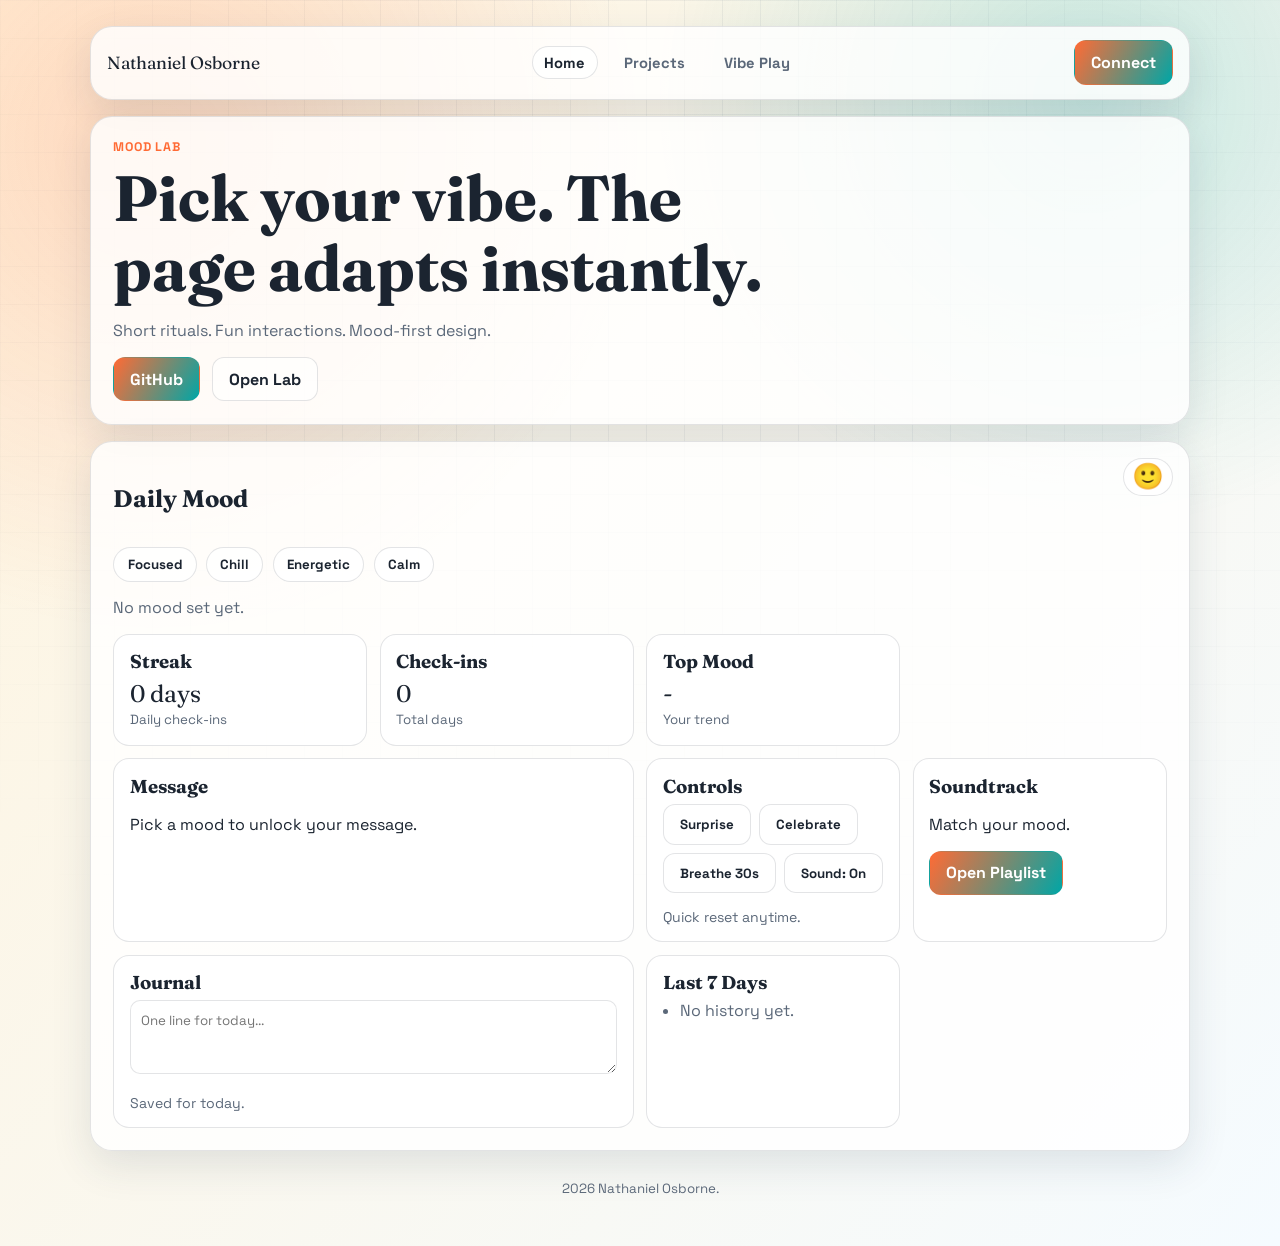
==== index.html @ ca981399 "Refine mood audio behavior and expand oracle slide deck" ====
﻿<!doctype html>
<html lang="en">
<head>
  <meta charset="UTF-8" />
  <meta name="viewport" content="width=device-width, initial-scale=1.0" />
  <title>Nathaniel Osborne | Mood Lab</title>
  <link rel="preconnect" href="https://fonts.googleapis.com">
  <link rel="preconnect" href="https://fonts.gstatic.com" crossorigin>
  <link href="https://fonts.googleapis.com/css2?family=Fraunces:opsz,wght@9..144,600;9..144,700&family=Space+Grotesk:wght@400;500;700&display=swap" rel="stylesheet">
  <link rel="stylesheet" href="./styles.css" />
</head>
<body>
  <div class="bg-grid" aria-hidden="true"></div>
  <div class="bg-glow" aria-hidden="true"></div>
  <div id="particleLayer" class="particle-layer" aria-hidden="true"></div>

  <header class="topbar reveal">
    <a class="brand" href="./index.html">Nathaniel Osborne</a>
    <nav class="topnav topnav-tabs">
      <a class="tab-link active" href="./index.html">Home</a>
      <a class="tab-link" href="./repos.html">Projects</a>
      <a class="tab-link" href="./vibe.html">Vibe Play</a>
    </nav>
    <a class="btn primary" href="https://github.com/NathanielOsborne" target="_blank" rel="noreferrer">Connect</a>
  </header>

  <main>
    <section class="hero reveal">
      <p class="eyebrow">Mood Lab</p>
      <h1>Pick your vibe. The page adapts instantly.</h1>
      <p class="lead">Short rituals. Fun interactions. Mood-first design.</p>
      <div class="cta-row">
        <a class="btn primary" id="githubProfile" href="https://github.com/NathanielOsborne" target="_blank" rel="noreferrer">GitHub</a>
        <a class="btn ghost" href="#mood">Open Lab</a>
      </div>
    </section>

    <section class="mood reveal" id="mood">
      <span id="moodEmoji" class="mood-emoji" aria-hidden="true">🙂</span>
      <div class="section-head">
        <h2>Daily Mood</h2>
      </div>

      <div class="mood-options" role="group" aria-label="Choose your mood for today">
        <button class="mood-btn" data-mood="focused" type="button">Focused</button>
        <button class="mood-btn" data-mood="chill" type="button">Chill</button>
        <button class="mood-btn" data-mood="energetic" type="button">Energetic</button>
        <button class="mood-btn" data-mood="calm" type="button">Calm</button>
      </div>
      <p id="moodStatus" class="status">No mood set yet.</p>

      <div class="mood-lab-grid">
        <article class="mood-card stat-card">
          <h3>Streak</h3>
          <p id="streakValue" class="big-number">0 days</p>
          <small>Daily check-ins</small>
        </article>

        <article class="mood-card stat-card">
          <h3>Check-ins</h3>
          <p id="checkinValue" class="big-number">0</p>
          <small>Total days</small>
        </article>

        <article class="mood-card stat-card">
          <h3>Top Mood</h3>
          <p id="favoriteMood" class="big-number">-</p>
          <small>Your trend</small>
        </article>

        <article class="mood-card quote-card">
          <h3>Message</h3>
          <p id="moodQuote">Pick a mood to unlock your message.</p>
          <p id="moodChallenge" class="challenge"></p>
        </article>

        <article class="mood-card">
          <h3>Controls</h3>
          <div class="mini-actions">
            <button id="randomMoodBtn" class="btn ghost" type="button">Surprise</button>
            <button id="celebrateBtn" class="btn ghost" type="button">Celebrate</button>
            <button id="breatheBtn" class="btn ghost" type="button">Breathe 30s</button>
            <button id="soundToggleBtn" class="btn ghost" type="button">Sound: On</button>
          </div>
          <p id="breatheStatus" class="status tiny">Quick reset anytime.</p>
        </article>

        <article class="mood-card">
          <h3>Soundtrack</h3>
          <p>Match your mood.</p>
          <a id="moodPlaylist" class="btn primary" href="https://open.spotify.com" target="_blank" rel="noreferrer">Open Playlist</a>
        </article>

        <article class="mood-card journal-card">
          <h3>Journal</h3>
          <textarea id="journalNote" rows="3" placeholder="One line for today..."></textarea>
          <p id="journalStatus" class="status tiny">Saved for today.</p>
        </article>

        <article class="mood-card history-card">
          <h3>Last 7 Days</h3>
          <ul id="moodHistory" class="history-list"></ul>
        </article>
      </div>
    </section>
  </main>

  <footer>
    <small><span id="year"></span> Nathaniel Osborne.</small>
  </footer>

  <script src="./script.js"></script>
</body>
</html>
---- styles.css ----
﻿:root {
  --bg-1: #fff4de;
  --bg-2: #f5fbff;
  --text: #1b2430;
  --muted: #5b6879;
  --accent: #ff6b35;
  --accent-2: #00a6a6;
  --panel: rgba(255, 255, 255, 0.82);
  --border: rgba(27, 36, 48, 0.12);
  --shadow: 0 14px 40px rgba(36, 56, 84, 0.12);
  --particle-color: rgba(255, 107, 53, 0.22);
}

* {
  box-sizing: border-box;
}

html,
body {
  margin: 0;
  padding: 0;
  min-height: 100%;
}

body {
  font-family: "Space Grotesk", sans-serif;
  color: var(--text);
  background: linear-gradient(130deg, var(--bg-1), var(--bg-2));
  padding: 1.2rem 1rem 3rem;
  transition: background 300ms ease, color 300ms ease;
}

body[data-mood="focused"] {
  --bg-1: #e9eefc;
  --bg-2: #f9fbff;
  --accent: #335bff;
  --accent-2: #4c8bf5;
  --particle-color: rgba(51, 91, 255, 0.22);
}

body[data-mood="chill"] {
  --bg-1: #e7fbff;
  --bg-2: #f3f8ff;
  --accent: #0aa3b8;
  --accent-2: #60d7ed;
  --particle-color: rgba(10, 163, 184, 0.22);
}

body[data-mood="energetic"] {
  --bg-1: #fff0e8;
  --bg-2: #fff8f0;
  --accent: #ff4d2d;
  --accent-2: #ff8a00;
  --particle-color: rgba(255, 77, 45, 0.24);
}

body[data-mood="calm"] {
  --bg-1: #edfff6;
  --bg-2: #f5fff8;
  --accent: #2b9a62;
  --accent-2: #6dce98;
  --particle-color: rgba(43, 154, 98, 0.22);
}

.bg-grid {
  position: fixed;
  inset: 0;
  z-index: 0;
  pointer-events: none;
  background-image: linear-gradient(rgba(90, 110, 130, 0.08) 1px, transparent 1px),
    linear-gradient(90deg, rgba(90, 110, 130, 0.08) 1px, transparent 1px);
  background-size: 38px 38px;
  mask-image: radial-gradient(circle at 50% 30%, black 30%, transparent 95%);
}

.bg-glow {
  position: fixed;
  inset: 0;
  z-index: 0;
  pointer-events: none;
  background:
    radial-gradient(circle at 12% 16%, rgba(255, 107, 53, 0.2), transparent 36%),
    radial-gradient(circle at 85% 11%, rgba(0, 166, 166, 0.2), transparent 32%);
}

.particle-layer {
  position: fixed;
  inset: 0;
  pointer-events: none;
  z-index: 0;
  overflow: hidden;
}

.particle,
.spark {
  position: absolute;
  border-radius: 999px;
  background: var(--particle-color);
}

.particle {
  left: var(--x);
  bottom: -20px;
  width: var(--size);
  height: var(--size);
  animation: particle-rise var(--duration) linear infinite;
}

.spark {
  width: 8px;
  height: 8px;
  opacity: 0;
  animation: spark-burst 760ms ease-out forwards;
}

@keyframes particle-rise {
  from {
    transform: translateY(0) translateX(0) scale(0.8);
    opacity: 0;
  }

  20% {
    opacity: 0.85;
  }

  to {
    transform: translateY(-110vh) translateX(22px) scale(1.06);
    opacity: 0;
  }
}

@keyframes spark-burst {
  from {
    opacity: 1;
    transform: translate(0, 0) scale(1);
  }

  to {
    opacity: 0;
    transform: translate(var(--dx), var(--dy)) scale(0.4);
  }
}

.topbar,
.hero,
.mood,
.repos,
.contact,
footer {
  position: relative;
  z-index: 2;
  width: min(1100px, 100%);
  margin: 0 auto;
}

.topbar,
.hero,
.mood,
.repos,
.contact {
  border: 1px solid var(--border);
  border-radius: 22px;
  background: var(--panel);
  box-shadow: var(--shadow);
}

.topbar {
  margin-top: 0.4rem;
  padding: 0.85rem 1rem;
  display: flex;
  align-items: center;
  justify-content: space-between;
  gap: 1rem;
}

.brand {
  font-family: "Fraunces", serif;
  text-decoration: none;
  color: var(--text);
  font-size: 1.1rem;
}

.topnav {
  display: flex;
  gap: 0.85rem;
}

.topnav a {
  text-decoration: none;
  color: var(--muted);
  font-weight: 700;
  font-size: 0.92rem;
}

.topnav-tabs .tab-link {
  padding: 0.4rem 0.72rem;
  border: 1px solid transparent;
  border-radius: 999px;
}

.topnav-tabs .tab-link.active {
  border-color: var(--border);
  color: var(--text);
  background: rgba(255, 255, 255, 0.72);
}

.hero,
.mood,
.repos,
.contact {
  margin-top: 1rem;
  padding: 1.4rem;
}

.eyebrow {
  margin: 0;
  font-weight: 700;
  letter-spacing: 0.06em;
  text-transform: uppercase;
  color: var(--accent);
  font-size: 0.78rem;
}

h1,
h2,
h3 {
  font-family: "Fraunces", serif;
}

h1 {
  margin: 0.5rem 0 0;
  max-width: 16ch;
  line-height: 1.1;
  font-size: clamp(2.1rem, 5vw, 4rem);
}

.lead {
  color: var(--muted);
  max-width: 65ch;
  margin-bottom: 0;
}

.cta-row {
  display: flex;
  gap: 0.7rem;
  flex-wrap: wrap;
  margin-top: 1rem;
}

.btn {
  text-decoration: none;
  padding: 0.68rem 1rem;
  border-radius: 12px;
  border: 1px solid transparent;
  font-weight: 700;
  display: inline-block;
  cursor: pointer;
  font-family: inherit;
}

.btn.primary {
  background: linear-gradient(120deg, var(--accent), var(--accent-2));
  color: white;
}

.btn.ghost {
  border-color: var(--border);
  color: var(--text);
  background: rgba(255, 255, 255, 0.6);
}

.section-head {
  display: flex;
  justify-content: space-between;
  align-items: baseline;
  gap: 1rem;
}

.section-head p {
  margin: 0;
  color: var(--muted);
}

.mood {
  overflow: hidden;
}

.mood-emoji {
  position: absolute;
  right: 1rem;
  top: 1rem;
  font-size: 1.6rem;
  line-height: 1;
  background: rgba(255, 255, 255, 0.85);
  border: 1px solid var(--border);
  border-radius: 999px;
  padding: 0.32rem 0.5rem;
}

.mood-options {
  margin-top: 0.9rem;
  display: flex;
  gap: 0.6rem;
  flex-wrap: wrap;
}

.mood-btn {
  border-radius: 999px;
  border: 1px solid var(--border);
  background: rgba(255, 255, 255, 0.82);
  color: var(--text);
  padding: 0.5rem 0.82rem;
  font-family: inherit;
  font-weight: 700;
  cursor: pointer;
}

.mood-btn.active {
  background: linear-gradient(120deg, var(--accent), var(--accent-2));
  color: white;
  border-color: transparent;
}

.mood-lab-grid {
  margin-top: 1rem;
  display: grid;
  grid-template-columns: repeat(4, minmax(0, 1fr));
  gap: 0.8rem;
}

.mood-card {
  border: 1px solid var(--border);
  border-radius: 16px;
  padding: 0.95rem;
  background: rgba(255, 255, 255, 0.8);
}

.mood-card h3 {
  margin-top: 0;
  margin-bottom: 0.4rem;
}

.stat-card .big-number {
  font-family: "Fraunces", serif;
  font-size: 1.5rem;
  margin: 0;
}

.stat-card small {
  color: var(--muted);
}

.quote-card {
  grid-column: span 2;
}

.challenge {
  margin-top: 0.6rem;
  color: var(--muted);
  font-weight: 700;
}

.journal-card {
  grid-column: span 2;
}

.journal-card textarea {
  width: 100%;
  resize: vertical;
  border-radius: 10px;
  border: 1px solid var(--border);
  background: white;
  color: var(--text);
  padding: 0.65rem;
  font-family: inherit;
}

.history-list {
  margin: 0;
  padding-left: 1.1rem;
}

.history-list li {
  color: var(--muted);
  margin-bottom: 0.32rem;
}

.mini-actions {
  display: flex;
  gap: 0.5rem;
  flex-wrap: wrap;
}

.filters {
  margin-top: 0.9rem;
  display: flex;
  gap: 0.7rem;
  flex-wrap: wrap;
}

.filters input,
.filters select {
  border-radius: 12px;
  border: 1px solid var(--border);
  background: rgba(255, 255, 255, 0.9);
  color: var(--text);
  padding: 0.58rem 0.7rem;
  font-family: inherit;
}

.filters input {
  min-width: 210px;
  flex: 1;
}

.repo-grid {
  margin-top: 0.9rem;
  display: grid;
  grid-template-columns: repeat(auto-fit, minmax(260px, 1fr));
  gap: 0.8rem;
}

.repo-card {
  border: 1px solid var(--border);
  border-radius: 14px;
  padding: 0.95rem;
  background: rgba(255, 255, 255, 0.86);
}

.repo-card h3 {
  margin-top: 0;
  margin-bottom: 0.4rem;
}

.repo-card p {
  margin: 0;
  color: var(--muted);
  min-height: 2.5em;
}

.repo-meta {
  margin-top: 0.7rem;
  font-size: 0.84rem;
  color: var(--muted);
}

.repo-link {
  margin-top: 0.6rem;
  display: inline-block;
  color: var(--accent);
  font-weight: 700;
  text-decoration: none;
}

.status {
  margin-top: 0.9rem;
  color: var(--muted);
}

.status.tiny {
  margin-bottom: 0;
  font-size: 0.88rem;
}

.contact p {
  color: var(--muted);
  margin-bottom: 0;
}

footer {
  margin-top: 1.6rem;
  text-align: center;
  color: var(--muted);
}

.reveal {
  opacity: 0;
  transform: translateY(18px);
  transition: opacity 420ms ease, transform 420ms ease;
}

.reveal.visible {
  opacity: 1;
  transform: translateY(0);
}

@media (max-width: 980px) {
  .mood-lab-grid {
    grid-template-columns: repeat(2, minmax(0, 1fr));
  }

  .quote-card,
  .journal-card {
    grid-column: span 2;
  }

  .topnav {
    display: none;
  }
}

@media (max-width: 680px) {
  body {
    padding: 0.8rem 0.75rem 2rem;
  }

  .section-head {
    flex-direction: column;
    align-items: flex-start;
  }

  .mood-lab-grid {
    grid-template-columns: 1fr;
  }

  .quote-card,
  .journal-card {
    grid-column: span 1;
  }
}


@keyframes glow-bounce {
  0% {
    transform: scale(1);
    opacity: 1;
  }

  40% {
    transform: scale(1.05);
    opacity: 0.95;
  }

  100% {
    transform: scale(1);
    opacity: 1;
  }
}

@keyframes grid-spin {
  0% {
    transform: rotate(0deg) scale(1);
    opacity: 1;
  }

  50% {
    transform: rotate(1.2deg) scale(1.03);
    opacity: 0.85;
  }

  100% {
    transform: rotate(0deg) scale(1);
    opacity: 1;
  }
}

.burst-dot {
  position: fixed;
  border-radius: 999px;
  background: var(--particle-color);
  z-index: 1;
  pointer-events: none;
  animation: burst-float 4s ease-out forwards;
}

@keyframes burst-float {
  0% {
    transform: translateY(0) scale(0.8);
    opacity: 0;
  }

  10% {
    opacity: 0.9;
  }

  100% {
    transform: translateY(-115vh) scale(1.15);
    opacity: 0;
  }
}

body.celebration .bg-glow {
  animation: glow-bounce 900ms ease-out;
}

body.celebration .bg-grid {
  animation: grid-spin 900ms ease-out;
}

body.celebration .particle-layer {
  filter: saturate(1.7) brightness(1.2);
}

.vibe-zone .mood-lab-grid {
  grid-template-columns: repeat(3, minmax(0, 1fr));
}

.vibe-zone input[type="range"] {
  width: 100%;
}

@media (max-width: 980px) {
  .vibe-zone .mood-lab-grid {
    grid-template-columns: repeat(2, minmax(0, 1fr));
  }
}

@media (max-width: 680px) {
  .vibe-zone .mood-lab-grid {
    grid-template-columns: 1fr;
  }
}




.oracle-text {
  min-height: 2.7em;
}

.tap-button {
  min-width: 90px;
  font-size: 1rem;
}

.tap-button:disabled {
  opacity: 0.45;
  cursor: not-allowed;
}

.vibe-zone .big-number {
  margin: 0.35rem 0;
}
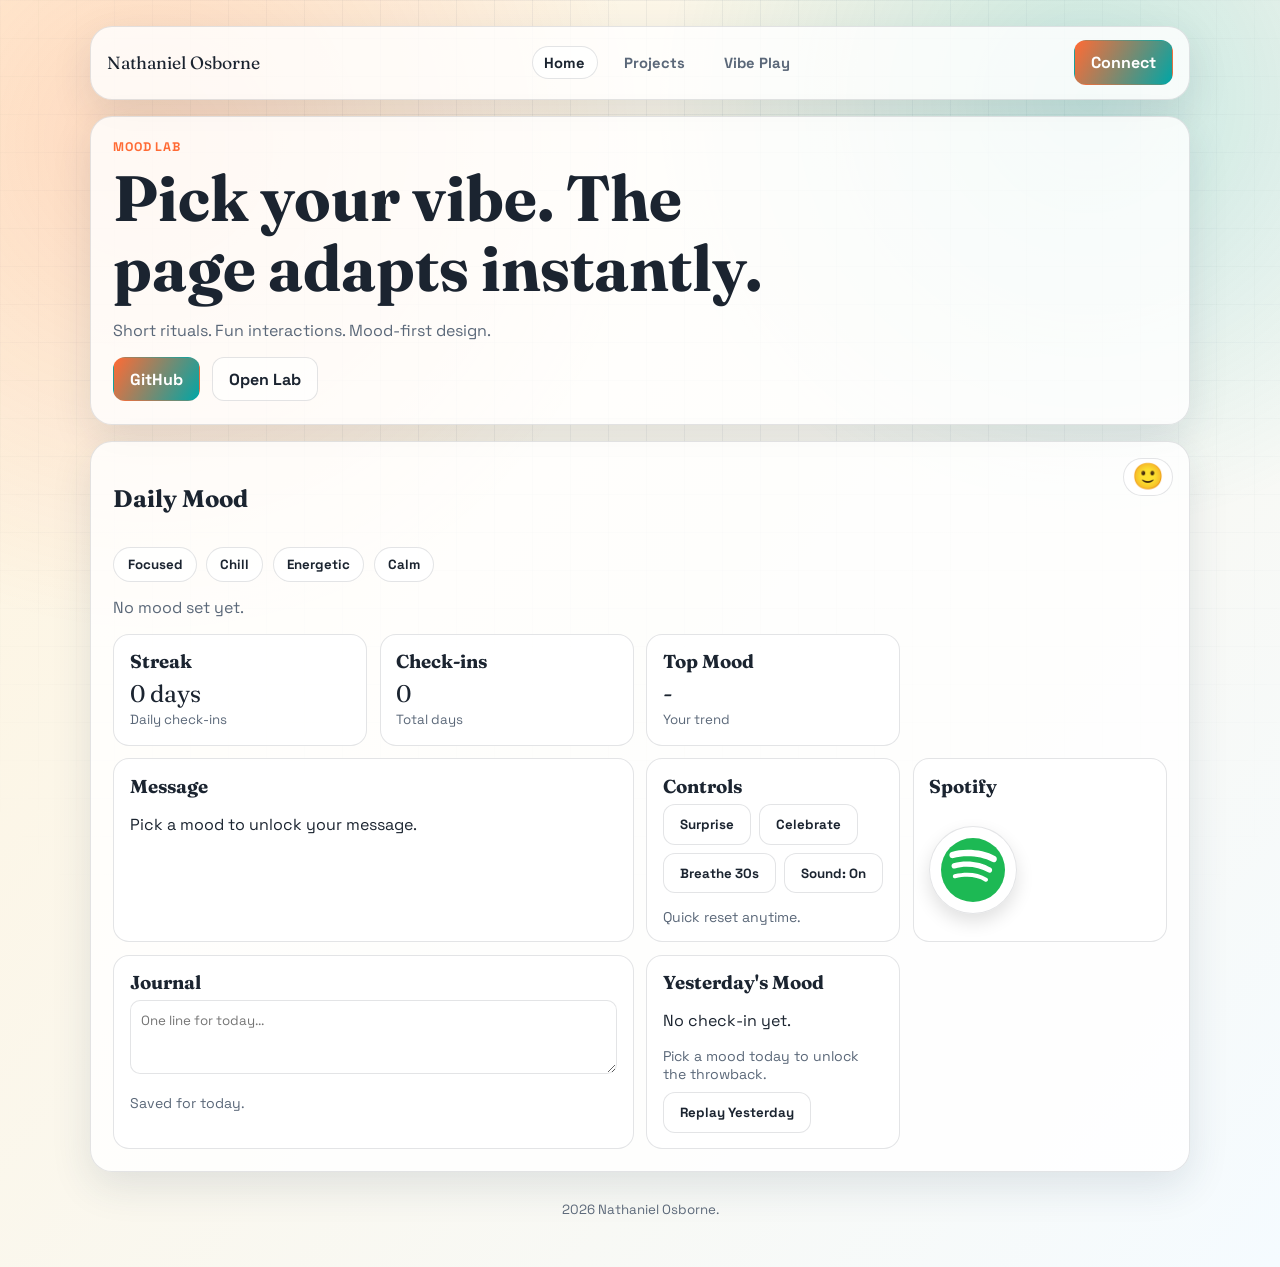
==== commit 77f61dc1: "Fix high-score audio, add Yesterday mood card, simplify Spotify UI" ====
--- a/index.html
+++ b/index.html
@@ -85,10 +85,16 @@
           <p id="breatheStatus" class="status tiny">Quick reset anytime.</p>
         </article>
 
-        <article class="mood-card">
-          <h3>Soundtrack</h3>
-          <p>Match your mood.</p>
-          <a id="moodPlaylist" class="btn primary" href="https://open.spotify.com" target="_blank" rel="noreferrer">Open Playlist</a>
+        <article class="mood-card spotify-card">
+          <h3>Spotify</h3>
+          <a id="moodPlaylist" class="spotify-logo-link" href="https://open.spotify.com" target="_blank" rel="noreferrer" aria-label="Open Spotify playlist" title="Open Spotify playlist">
+            <svg viewBox="0 0 168 168" role="img" aria-hidden="true">
+              <circle cx="84" cy="84" r="84" fill="#1DB954"></circle>
+              <path d="M122.6 112.3c-1.6 2.6-4.9 3.5-7.5 1.9-20.6-12.6-46.6-15.4-77.4-8.5-2.9.7-5.8-1.2-6.4-4.1-.7-2.9 1.2-5.8 4.1-6.4 33.6-7.5 62.5-4.3 85.3 9.6 2.6 1.6 3.5 4.9 1.9 7.5z" fill="#fff"></path>
+              <path d="M133.3 87.9c-2 3.3-6.3 4.3-9.6 2.3-23.5-14.4-59.3-18.6-87-10.2-3.7 1.1-7.6-1-8.7-4.7-1.1-3.7 1-7.6 4.7-8.7 31.6-9.6 71-5 98.3 11.7 3.3 2 4.3 6.3 2.3 9.6z" fill="#fff"></path>
+              <path d="M134.2 62.6c-28.1-16.7-74.5-18.2-101.4-10-4.4 1.3-9-1.2-10.4-5.6-1.3-4.4 1.2-9 5.6-10.4 30.9-9.4 82.2-7.6 114.6 11.6 3.9 2.3 5.2 7.4 2.8 11.3-2.3 3.9-7.4 5.2-11.3 2.8z" fill="#fff"></path>
+            </svg>
+          </a>
         </article>
 
         <article class="mood-card journal-card">
@@ -98,8 +104,10 @@
         </article>
 
         <article class="mood-card history-card">
-          <h3>Last 7 Days</h3>
-          <ul id="moodHistory" class="history-list"></ul>
+          <h3>Yesterday's Mood</h3>
+          <p id="yesterdayMood" class="big-number">No check-in yet.</p>
+          <p id="yesterdayMoodNote" class="status tiny">Pick a mood today to unlock the throwback.</p>
+          <button id="replayYesterdayBtn" class="btn ghost" type="button">Replay Yesterday</button>
         </article>
       </div>
     </section>
--- a/styles.css
+++ b/styles.css
@@ -614,8 +614,48 @@
 
 
 
+.spotify-card {
+  display: grid;
+  gap: 0.7rem;
+  justify-items: start;
+}
+
+.spotify-logo-link {
+  display: inline-flex;
+  width: 88px;
+  height: 88px;
+  border-radius: 999px;
+  border: 1px solid var(--border);
+  background: rgba(255, 255, 255, 0.72);
+  align-items: center;
+  justify-content: center;
+  transition: transform 180ms ease, box-shadow 180ms ease;
+  box-shadow: 0 8px 18px rgba(0, 0, 0, 0.12);
+}
+
+.spotify-logo-link:hover {
+  transform: translateY(-2px) scale(1.03);
+  box-shadow: 0 12px 22px rgba(0, 0, 0, 0.16);
+}
+
+.spotify-logo-link svg {
+  width: 64px;
+  height: 64px;
+}
+
+.history-card .btn {
+  margin-top: 0.55rem;
+}
 .oracle-text {
   min-height: 2.7em;
+}
+
+.oracle-hit {
+  color: #35f3a8;
+}
+
+.oracle-miss {
+  color: #9db0d6;
 }
 
 .tap-button {
@@ -631,3 +671,4 @@
 .vibe-zone .big-number {
   margin: 0.35rem 0;
 }
+
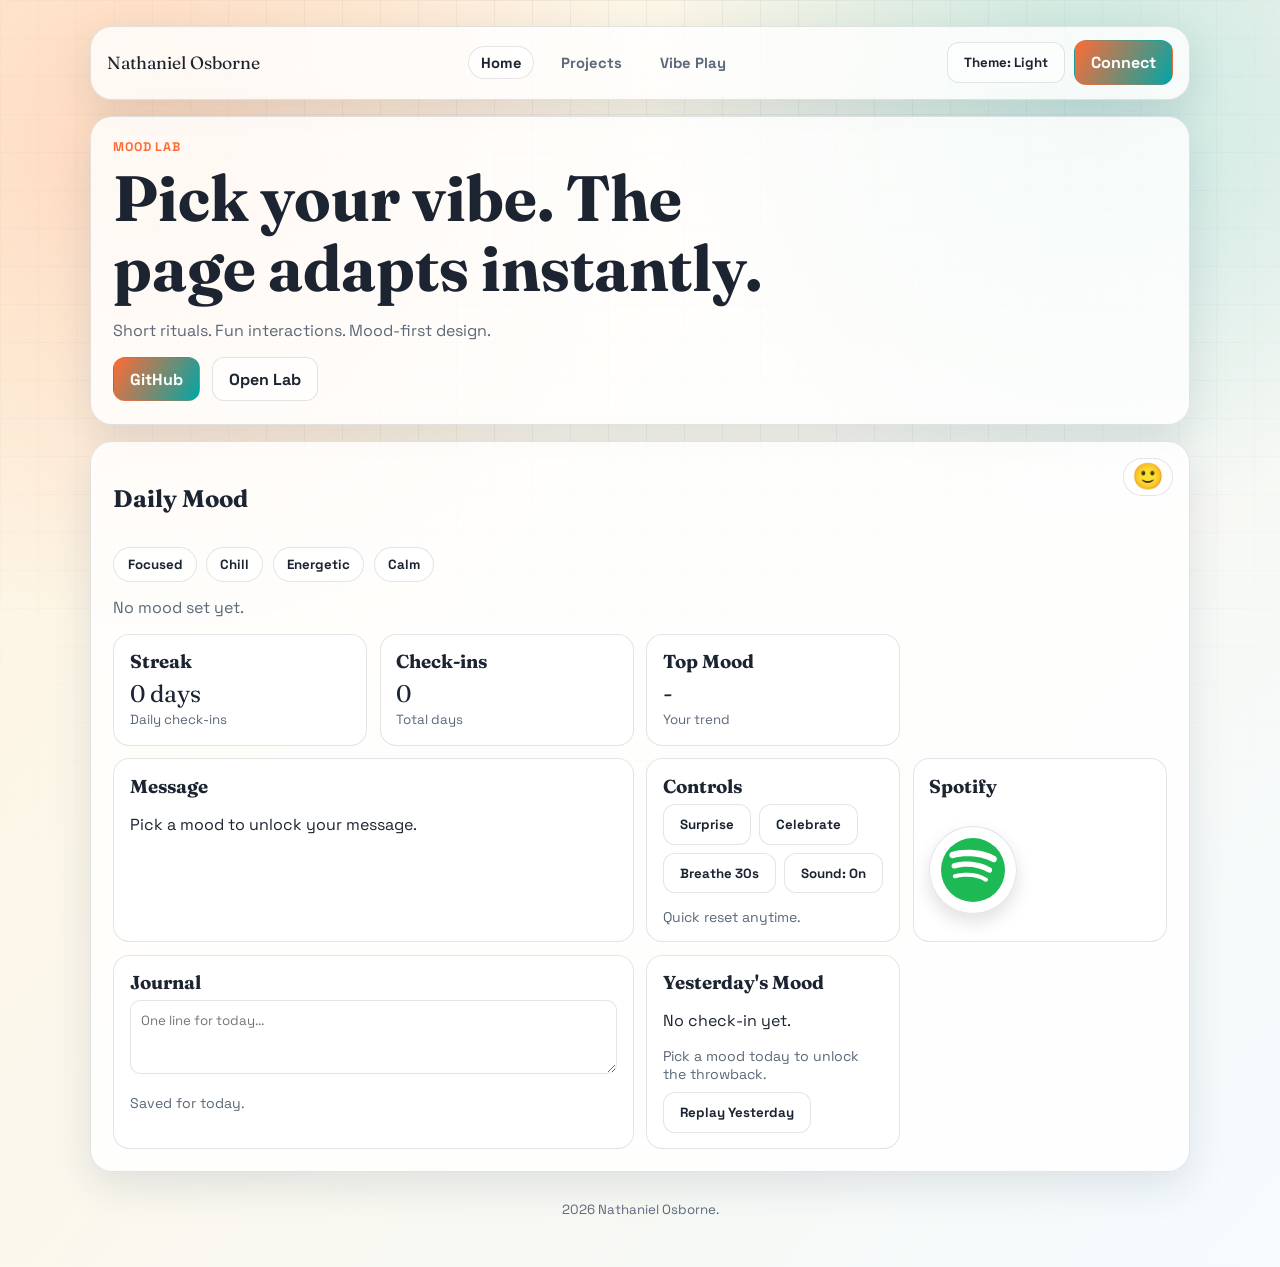
==== commit 2a1a1775: "Add optional dark mode and mood switch sounds" ====
--- a/index.html
+++ b/index.html
@@ -21,7 +21,10 @@
       <a class="tab-link" href="./repos.html">Projects</a>
       <a class="tab-link" href="./vibe.html">Vibe Play</a>
     </nav>
-    <a class="btn primary" href="https://github.com/NathanielOsborne" target="_blank" rel="noreferrer">Connect</a>
+    <div class="topbar-actions">
+      <button id="themeToggleBtn" class="btn ghost" type="button">Theme: Light</button>
+      <a class="btn primary" href="https://github.com/NathanielOsborne" target="_blank" rel="noreferrer">Connect</a>
+    </div>
   </header>
 
   <main>
--- a/styles.css
+++ b/styles.css
@@ -62,6 +62,41 @@
   --particle-color: rgba(43, 154, 98, 0.22);
 }
 
+
+body[data-theme="dark"] {
+  --bg-1: #10131c;
+  --bg-2: #171d2a;
+  --text: #edf2ff;
+  --muted: #a8b4cc;
+  --panel: rgba(22, 29, 44, 0.82);
+  --border: rgba(222, 235, 255, 0.16);
+  --shadow: 0 14px 40px rgba(0, 0, 0, 0.45);
+  --particle-color: rgba(255, 255, 255, 0.14);
+}
+
+body[data-theme="dark"][data-mood="focused"] {
+  --bg-1: #121932;
+  --bg-2: #1a2540;
+  --particle-color: rgba(94, 134, 255, 0.26);
+}
+
+body[data-theme="dark"][data-mood="chill"] {
+  --bg-1: #0f1f28;
+  --bg-2: #16303a;
+  --particle-color: rgba(63, 213, 237, 0.26);
+}
+
+body[data-theme="dark"][data-mood="energetic"] {
+  --bg-1: #2a1614;
+  --bg-2: #3a1c15;
+  --particle-color: rgba(255, 124, 81, 0.28);
+}
+
+body[data-theme="dark"][data-mood="calm"] {
+  --bg-1: #13261d;
+  --bg-2: #1a3226;
+  --particle-color: rgba(109, 206, 152, 0.27);
+}
 .bg-grid {
   position: fixed;
   inset: 0;
@@ -171,6 +206,12 @@
   align-items: center;
   justify-content: space-between;
   gap: 1rem;
+}
+
+.topbar-actions {
+  display: inline-flex;
+  gap: 0.55rem;
+  align-items: center;
 }
 
 .brand {
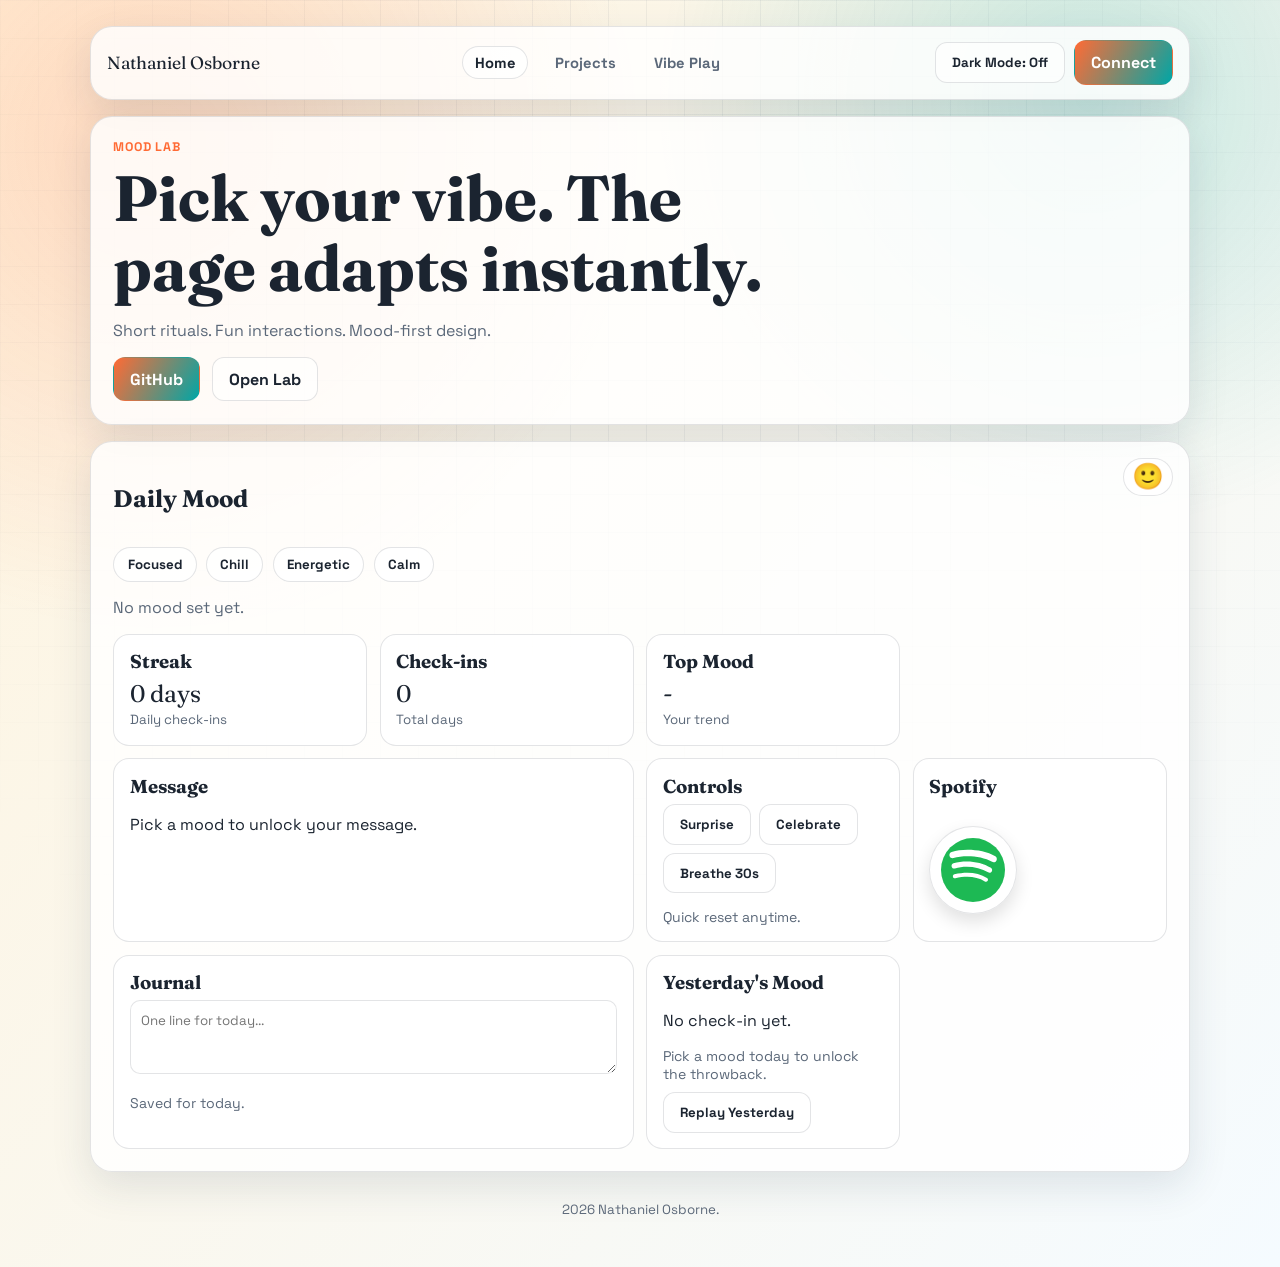
==== commit 34ee929d: "Make dark mode explicit and limit audio to Celebrate button" ====
--- a/index.html
+++ b/index.html
@@ -22,7 +22,7 @@
       <a class="tab-link" href="./vibe.html">Vibe Play</a>
     </nav>
     <div class="topbar-actions">
-      <button id="themeToggleBtn" class="btn ghost" type="button">Theme: Light</button>
+      <button id="themeToggleBtn" class="btn ghost" type="button">Dark Mode: Off</button>
       <a class="btn primary" href="https://github.com/NathanielOsborne" target="_blank" rel="noreferrer">Connect</a>
     </div>
   </header>
@@ -83,7 +83,6 @@
             <button id="randomMoodBtn" class="btn ghost" type="button">Surprise</button>
             <button id="celebrateBtn" class="btn ghost" type="button">Celebrate</button>
             <button id="breatheBtn" class="btn ghost" type="button">Breathe 30s</button>
-            <button id="soundToggleBtn" class="btn ghost" type="button">Sound: On</button>
           </div>
           <p id="breatheStatus" class="status tiny">Quick reset anytime.</p>
         </article>
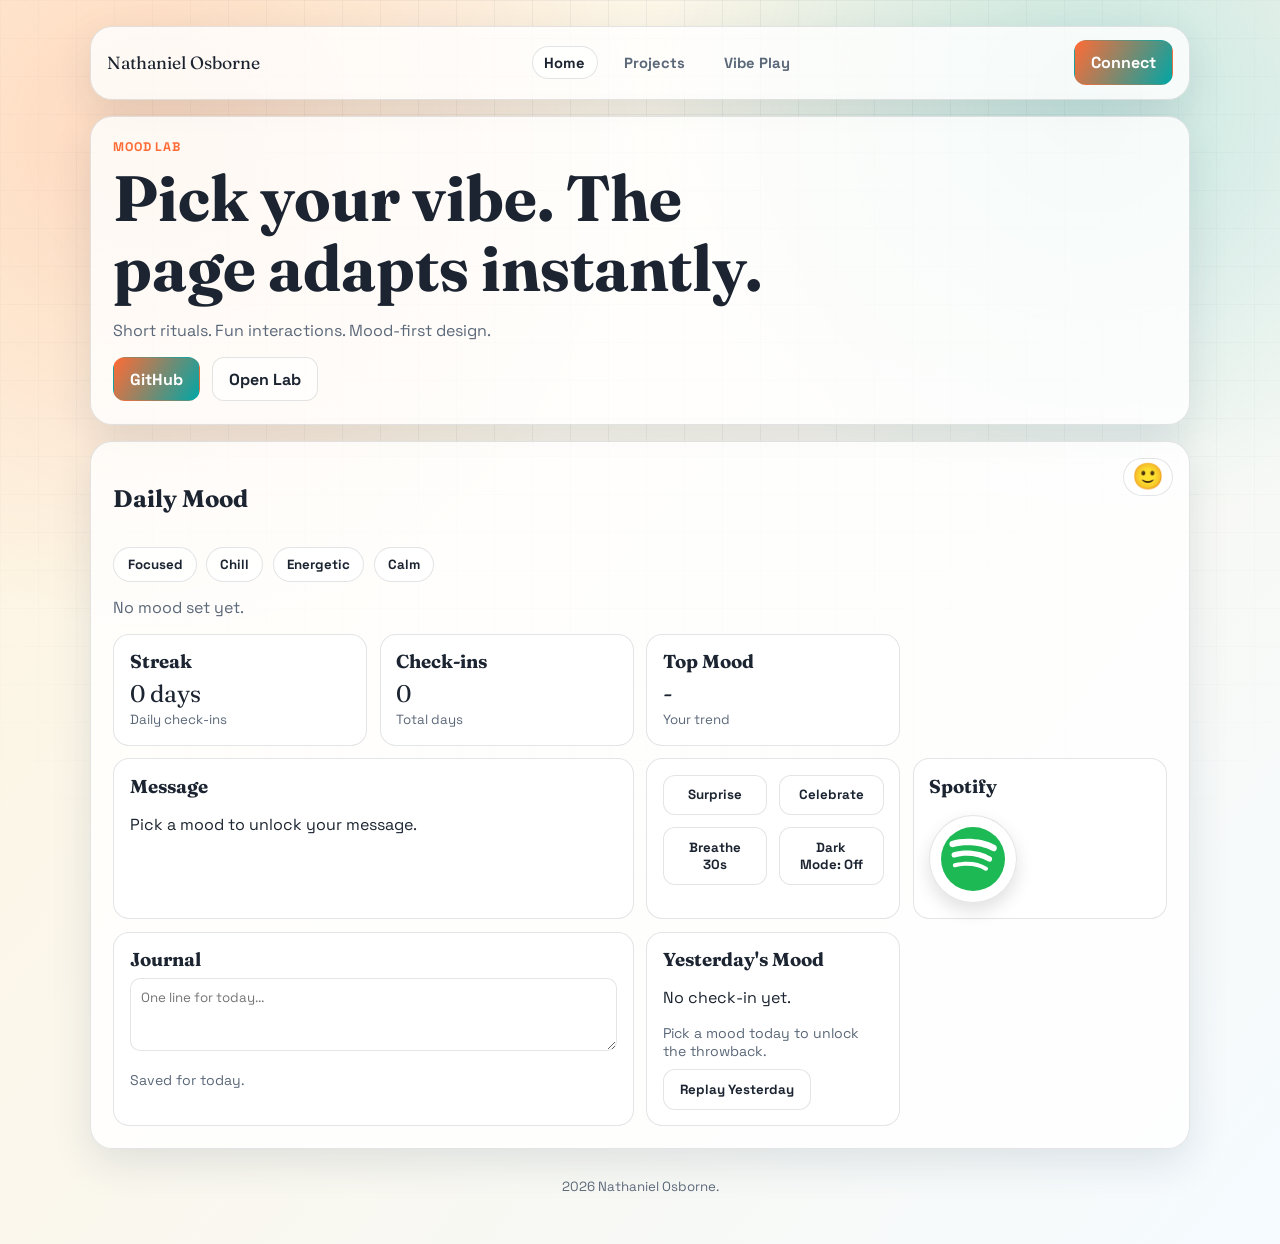
==== commit af0ad716: "Refine Controls card and move dark mode toggle into it" ====
--- a/index.html
+++ b/index.html
@@ -21,10 +21,7 @@
       <a class="tab-link" href="./repos.html">Projects</a>
       <a class="tab-link" href="./vibe.html">Vibe Play</a>
     </nav>
-    <div class="topbar-actions">
-      <button id="themeToggleBtn" class="btn ghost" type="button">Dark Mode: Off</button>
-      <a class="btn primary" href="https://github.com/NathanielOsborne" target="_blank" rel="noreferrer">Connect</a>
-    </div>
+    <a class="btn primary" href="https://github.com/NathanielOsborne" target="_blank" rel="noreferrer">Connect</a>
   </header>
 
   <main>
@@ -78,13 +75,12 @@
         </article>
 
         <article class="mood-card">
-          <h3>Controls</h3>
-          <div class="mini-actions">
+          <div class="mini-actions controls-actions">
             <button id="randomMoodBtn" class="btn ghost" type="button">Surprise</button>
             <button id="celebrateBtn" class="btn ghost" type="button">Celebrate</button>
             <button id="breatheBtn" class="btn ghost" type="button">Breathe 30s</button>
+            <button id="themeToggleBtn" class="btn ghost" type="button">Dark Mode: Off</button>
           </div>
-          <p id="breatheStatus" class="status tiny">Quick reset anytime.</p>
         </article>
 
         <article class="mood-card spotify-card">
--- a/styles.css
+++ b/styles.css
@@ -432,6 +432,17 @@
   flex-wrap: wrap;
 }
 
+.controls-actions {
+  display: grid;
+  grid-template-columns: repeat(2, minmax(0, 1fr));
+  gap: 0.72rem;
+}
+
+.controls-actions .btn {
+  width: 100%;
+  text-align: center;
+}
+
 .filters {
   margin-top: 0.9rem;
   display: flex;
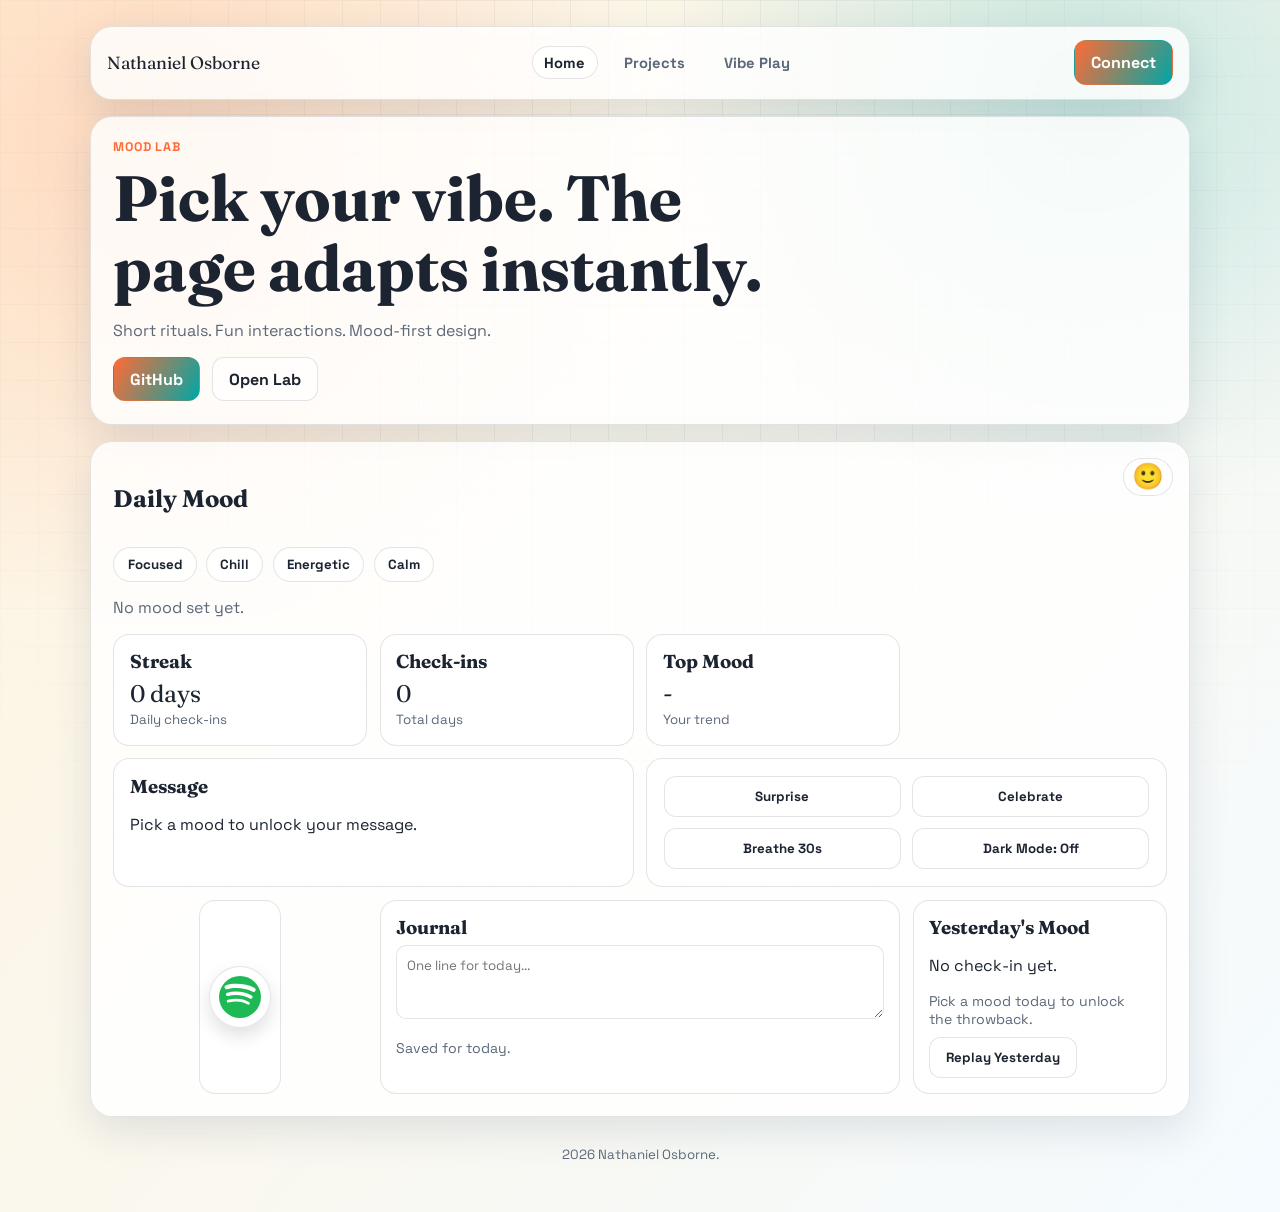
==== commit ba28972a: "Polish controls layout, spotify card sizing, and dark-mode panel consistency" ====
--- a/index.html
+++ b/index.html
@@ -74,7 +74,7 @@
           <p id="moodChallenge" class="challenge"></p>
         </article>
 
-        <article class="mood-card">
+        <article class="mood-card controls-card">
           <div class="mini-actions controls-actions">
             <button id="randomMoodBtn" class="btn ghost" type="button">Surprise</button>
             <button id="celebrateBtn" class="btn ghost" type="button">Celebrate</button>
@@ -84,7 +84,6 @@
         </article>
 
         <article class="mood-card spotify-card">
-          <h3>Spotify</h3>
           <a id="moodPlaylist" class="spotify-logo-link" href="https://open.spotify.com" target="_blank" rel="noreferrer" aria-label="Open Spotify playlist" title="Open Spotify playlist">
             <svg viewBox="0 0 168 168" role="img" aria-hidden="true">
               <circle cx="84" cy="84" r="84" fill="#1DB954"></circle>
--- a/styles.css
+++ b/styles.css
@@ -68,9 +68,6 @@
   --bg-2: #171d2a;
   --text: #edf2ff;
   --muted: #a8b4cc;
-  --panel: rgba(22, 29, 44, 0.82);
-  --border: rgba(222, 235, 255, 0.16);
-  --shadow: 0 14px 40px rgba(0, 0, 0, 0.45);
   --particle-color: rgba(255, 255, 255, 0.14);
 }
 
@@ -566,7 +563,8 @@
   }
 
   .quote-card,
-  .journal-card {
+  .journal-card,
+  .controls-card {
     grid-column: span 1;
   }
 }
@@ -667,15 +665,19 @@
 
 
 .spotify-card {
-  display: grid;
-  gap: 0.7rem;
-  justify-items: start;
+  display: flex;
+  align-items: center;
+  justify-content: center;
+  padding: 0.55rem;
+  min-height: 98px;
+  max-width: 124px;
+  justify-self: center;
 }
 
 .spotify-logo-link {
   display: inline-flex;
-  width: 88px;
-  height: 88px;
+  width: 62px;
+  height: 62px;
   border-radius: 999px;
   border: 1px solid var(--border);
   background: rgba(255, 255, 255, 0.72);
@@ -691,8 +693,8 @@
 }
 
 .spotify-logo-link svg {
-  width: 64px;
-  height: 64px;
+  width: 42px;
+  height: 42px;
 }
 
 .history-card .btn {
@@ -724,3 +726,10 @@
   margin: 0.35rem 0;
 }
 
+
+
+.controls-card {
+  grid-column: span 2;
+  padding: 1.05rem;
+}
+
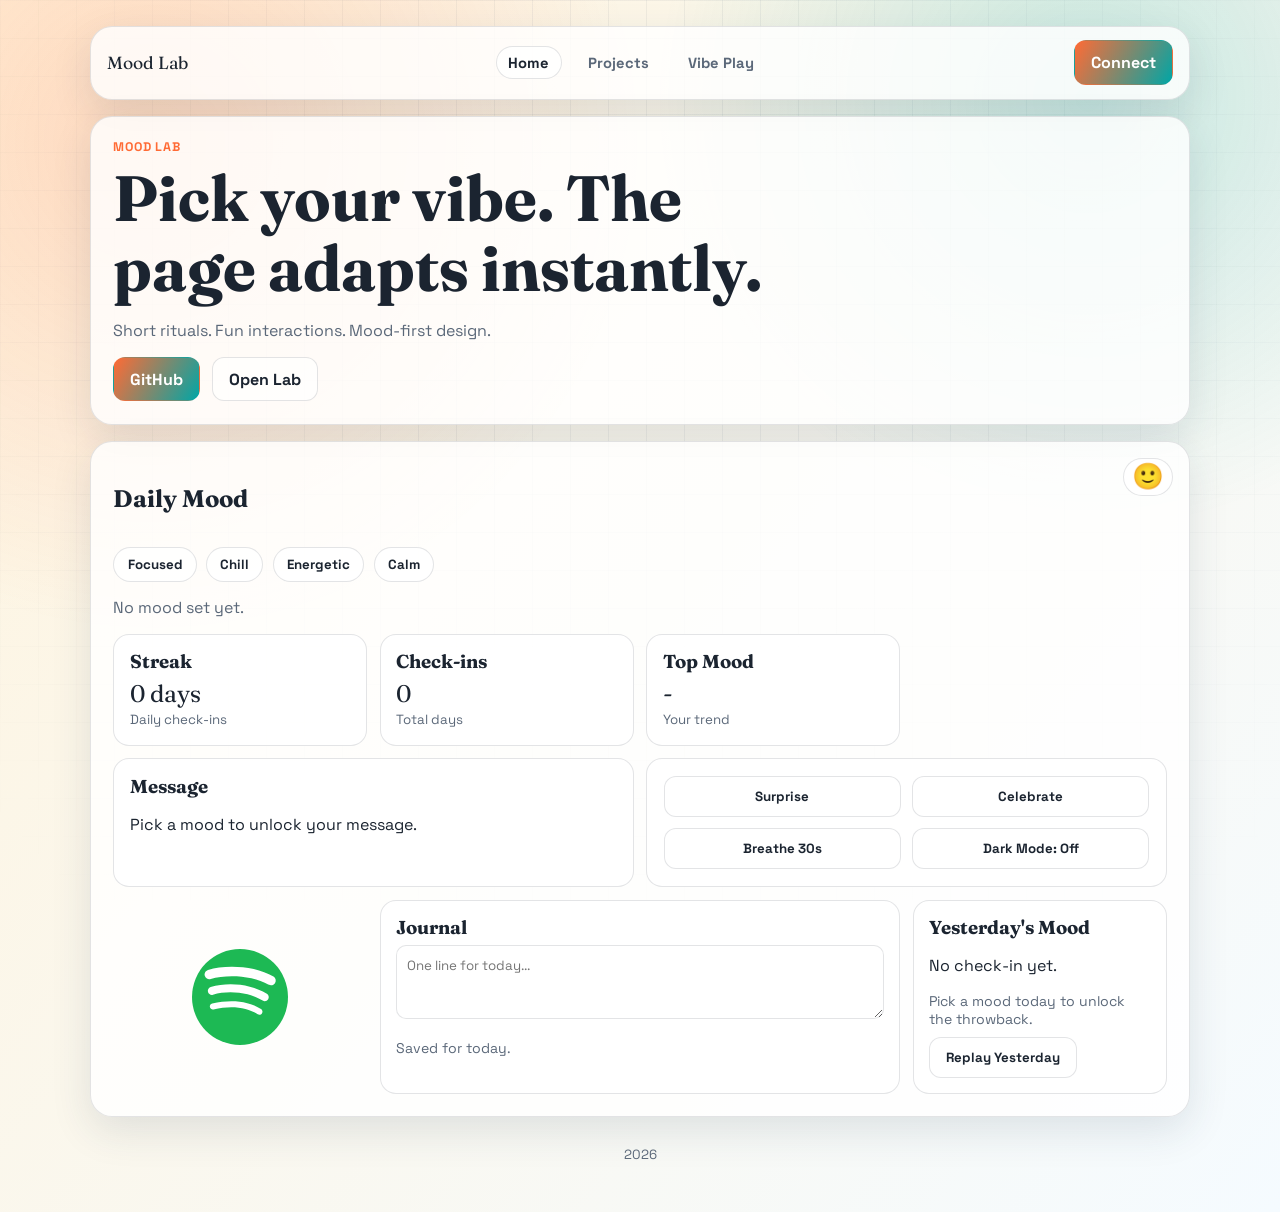
==== commit 98b1c2df: "Update branding text and enlarge unboxed Spotify logo" ====
--- a/index.html
+++ b/index.html
@@ -15,7 +15,7 @@
   <div id="particleLayer" class="particle-layer" aria-hidden="true"></div>
 
   <header class="topbar reveal">
-    <a class="brand" href="./index.html">Nathaniel Osborne</a>
+    <a class="brand" href="./index.html">Mood Lab</a>
     <nav class="topnav topnav-tabs">
       <a class="tab-link active" href="./index.html">Home</a>
       <a class="tab-link" href="./repos.html">Projects</a>
@@ -111,10 +111,11 @@
   </main>
 
   <footer>
-    <small><span id="year"></span> Nathaniel Osborne.</small>
+    <small><span id="year"></span></small>
   </footer>
 
   <script src="./script.js"></script>
 </body>
 </html>
 
+
--- a/styles.css
+++ b/styles.css
@@ -66,8 +66,8 @@
 body[data-theme="dark"] {
   --bg-1: #10131c;
   --bg-2: #171d2a;
-  --text: #edf2ff;
-  --muted: #a8b4cc;
+  --text: #000000;
+  --muted: #000000;
   --particle-color: rgba(255, 255, 255, 0.14);
 }
 
@@ -665,36 +665,37 @@
 
 
 .spotify-card {
+  border: none;
+  background: transparent;
+  box-shadow: none;
   display: flex;
   align-items: center;
   justify-content: center;
-  padding: 0.55rem;
-  min-height: 98px;
-  max-width: 124px;
-  justify-self: center;
+  padding: 0.15rem;
+  min-height: 118px;
 }
 
 .spotify-logo-link {
   display: inline-flex;
-  width: 62px;
-  height: 62px;
+  width: 96px;
+  height: 96px;
   border-radius: 999px;
-  border: 1px solid var(--border);
-  background: rgba(255, 255, 255, 0.72);
+  border: none;
+  background: transparent;
   align-items: center;
   justify-content: center;
-  transition: transform 180ms ease, box-shadow 180ms ease;
-  box-shadow: 0 8px 18px rgba(0, 0, 0, 0.12);
+  transition: transform 180ms ease;
+  box-shadow: none;
 }
 
 .spotify-logo-link:hover {
-  transform: translateY(-2px) scale(1.03);
-  box-shadow: 0 12px 22px rgba(0, 0, 0, 0.16);
+  transform: translateY(-2px) scale(1.04);
+  box-shadow: none;
 }
 
 .spotify-logo-link svg {
-  width: 42px;
-  height: 42px;
+  width: 96px;
+  height: 96px;
 }
 
 .history-card .btn {
@@ -733,3 +734,8 @@
   padding: 1.05rem;
 }
 
+body[data-theme="dark"] .btn.primary,
+body[data-theme="dark"] .mood-btn.active {
+  color: #000000;
+}
+
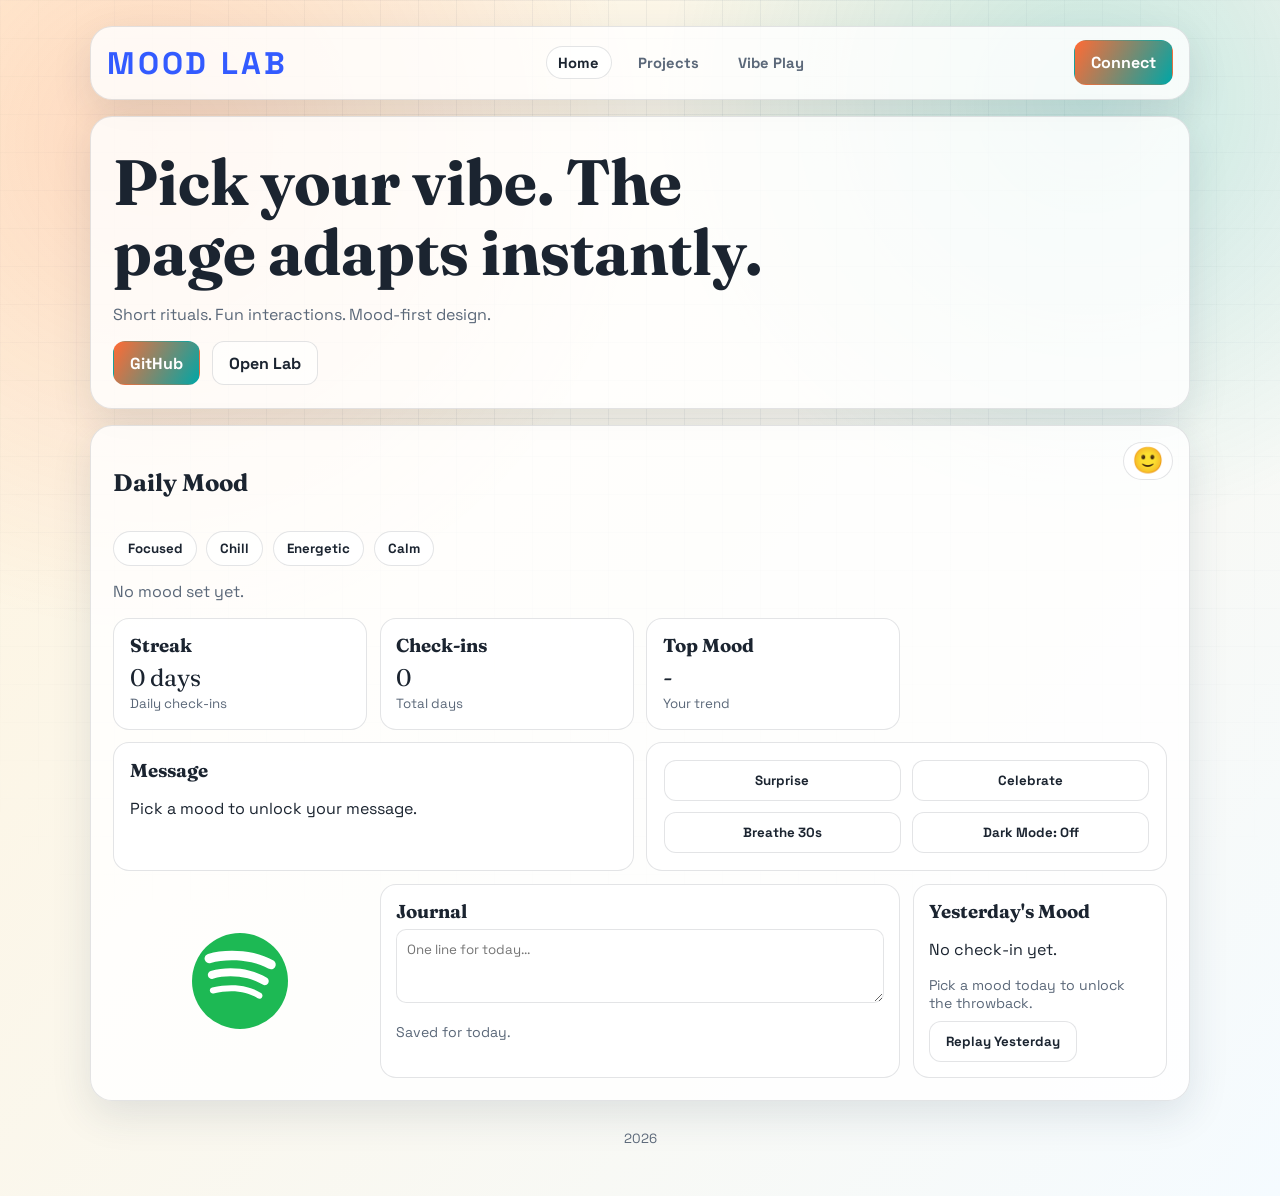
==== commit 7026c080: "Keep single blue top brand and remove duplicate Mood Lab heading" ====
--- a/index.html
+++ b/index.html
@@ -26,7 +26,6 @@
 
   <main>
     <section class="hero reveal">
-      <p class="eyebrow">Mood Lab</p>
       <h1>Pick your vibe. The page adapts instantly.</h1>
       <p class="lead">Short rituals. Fun interactions. Mood-first design.</p>
       <div class="cta-row">
@@ -119,3 +118,4 @@
 </html>
 
 
+
--- a/styles.css
+++ b/styles.css
@@ -212,10 +212,13 @@
 }
 
 .brand {
-  font-family: "Fraunces", serif;
+  font-family: "Space Grotesk", sans-serif;
   text-decoration: none;
-  color: var(--text);
-  font-size: 1.1rem;
+  color: #335bff;
+  font-size: 1.95rem;
+  font-weight: 700;
+  letter-spacing: 0.1em;
+  text-transform: uppercase;
 }
 
 .topnav {
@@ -739,3 +742,4 @@
   color: #000000;
 }
 
+
